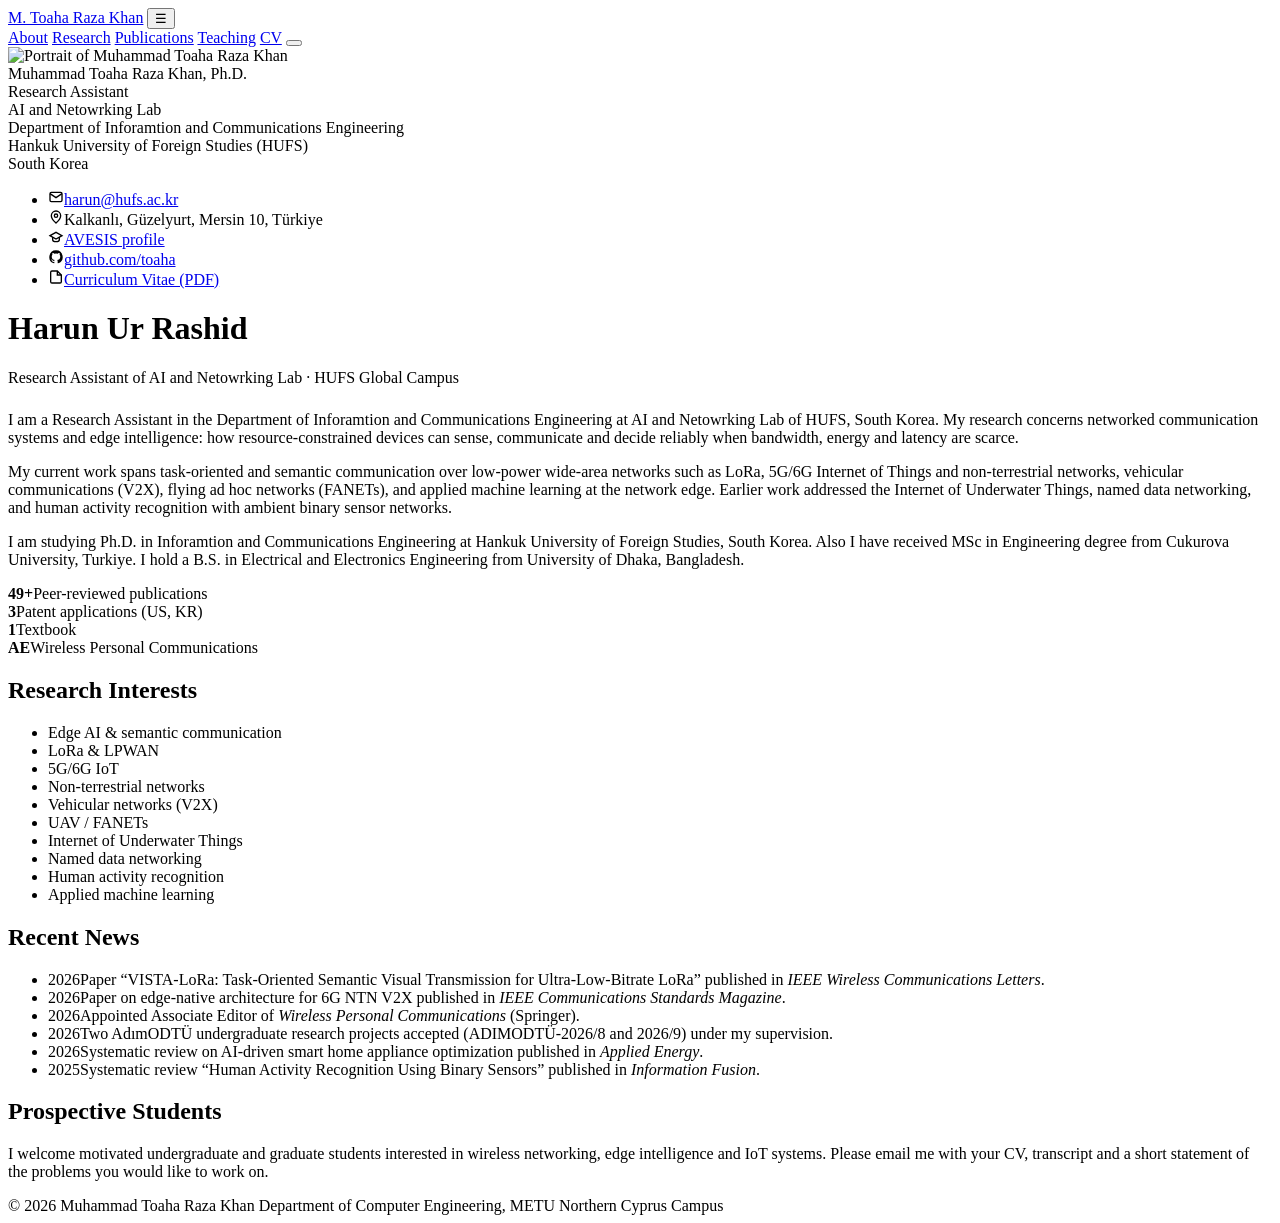
==== index.html @ 8ba3d01b "update index.html" ====
<!DOCTYPE html>
<html lang="en">
<head>
  <meta charset="utf-8">
  <meta name="viewport" content="width=device-width, initial-scale=1">
  <title>Harun Ur Rashid</title>
  <meta name="description" content="Harun Ur Rashid, PhD candidate, Department of Information and Communications Engineering, Hankuk University of Foreign Studies (HUFS), Global Campus. Research in AI, Machine learning in 5G, 6G wireless networks.">
  <meta name="author" content="Harun Ur Rashid">
  <meta property="og:title" content="Harun Ur Rashid">
  <meta property="og:description" content="Harun Ur Rashid,PhD candidate, Department of Information and Communications Engineering, Hankuk University of Foreign Studies (HUFS), Global Campus. Research in AI, Machine learning in 5G, 6G wireless networks.">
  <meta property="og:type" content="website">
  <meta property="og:image" content="assets/img/profile.jpg">
  <link rel="icon" href="assets/img/favicon.svg" type="image/svg+xml">
  <link rel="preconnect" href="https://fonts.googleapis.com">
  <link rel="preconnect" href="https://fonts.gstatic.com" crossorigin>
  <link href="https://fonts.googleapis.com/css2?family=Inter:wght@400;500;600&family=Source+Serif+4:wght@400;600&display=swap" rel="stylesheet">
  <link rel="stylesheet" href="assets/css/style.css">
</head>
<body>
  <header class="site-header">
    <div class="container header-inner">
      <a class="brand" href="index.html">M. Toaha Raza Khan</a>
      <button class="nav-toggle" aria-label="Menu" aria-expanded="false">&#9776;</button>
      <nav class="nav" aria-label="Main">
        <a href="index.html" aria-current="page">About</a>
        <a href="research.html">Research</a>
        <a href="publications.html">Publications</a>
        <a href="teaching.html">Teaching</a>
        <a href="cv.html">CV</a>
        <button class="theme-toggle" aria-label="Toggle dark mode"></button>
      </nav>
    </div>
  </header>
  <main>
    <div class="container">
      <div class="layout">
      <aside class="profile">
        <img src="assets/img/profile.jpg" alt="Portrait of Muhammad Toaha Raza Khan" width="220" height="283">
        <div class="name">Muhammad Toaha Raza Khan, Ph.D.</div>
        <div class="role">Research Assistant<br>AI and Netowrking Lab<br>Department of Inforamtion and Communications Engineering<br>Hankuk University of Foreign Studies (HUFS)<br>South Korea</div>
        <ul>
          <li><svg width="16" height="16" viewBox="0 0 24 24" fill="none" stroke="currentColor" stroke-width="2"><rect x="3" y="5" width="18" height="14" rx="2"/><path d="m3 7 9 6 9-6"/></svg><a href="mailto:harun@hufs.ac.kr">harun@hufs.ac.kr</a></li>
          <li><svg width="16" height="16" viewBox="0 0 24 24" fill="none" stroke="currentColor" stroke-width="2"><path d="M12 21s-7-6.2-7-11a7 7 0 1 1 14 0c0 4.8-7 11-7 11z"/><circle cx="12" cy="10" r="2.5"/></svg><span>Kalkanl&#305;, G&uuml;zelyurt, Mersin 10, T&uuml;rkiye</span></li>
          <li><svg width="16" height="16" viewBox="0 0 24 24" fill="none" stroke="currentColor" stroke-width="2"><path d="M3 10 12 5l9 5-9 5-9-5z"/><path d="M7 12v4c0 1.5 2.2 3 5 3s5-1.5 5-3v-4"/></svg><a href="https://avesis.ncc.metu.edu.tr/khan" rel="noopener">AVESIS profile</a></li>
          <li><svg width="16" height="16" viewBox="0 0 24 24" fill="currentColor"><path d="M12 2a10 10 0 0 0-3.16 19.49c.5.09.68-.22.68-.48v-1.7c-2.78.6-3.37-1.34-3.37-1.34-.45-1.16-1.11-1.47-1.11-1.47-.91-.62.07-.61.07-.61 1 .07 1.53 1.03 1.53 1.03.9 1.52 2.34 1.08 2.91.83.09-.65.35-1.09.63-1.34-2.22-.25-4.55-1.11-4.55-4.94 0-1.09.39-1.98 1.03-2.68-.1-.25-.45-1.27.1-2.65 0 0 .84-.27 2.75 1.02a9.56 9.56 0 0 1 5 0c1.91-1.29 2.75-1.02 2.75-1.02.55 1.38.2 2.4.1 2.65.64.7 1.03 1.59 1.03 2.68 0 3.84-2.34 4.69-4.57 4.93.36.31.68.92.68 1.85v2.75c0 .27.18.58.69.48A10 10 0 0 0 12 2z"/></svg><a href="https://github.com/toaha" rel="noopener">github.com/toaha</a></li>
          <li><svg width="16" height="16" viewBox="0 0 24 24" fill="none" stroke="currentColor" stroke-width="2"><path d="M14 3H6a2 2 0 0 0-2 2v14a2 2 0 0 0 2 2h12a2 2 0 0 0 2-2V9z"/><path d="M14 3v6h6"/></svg><a href="assets/files/Muhammad_Toaha_Khan_CV.pdf">Curriculum Vitae (PDF)</a></li>
          <!-- Add more profiles by copying a line above, e.g.:
          <li><a href="https://scholar.google.com/citations?user=YOUR_ID">Google Scholar</a></li>
          <li><a href="https://orcid.org/0000-0000-0000-0000">ORCID</a></li>
          <li><a href="https://www.linkedin.com/in/YOUR_ID">LinkedIn</a></li> -->
        </ul>
      </aside>
        <div>
          <h1>Harun Ur Rashid</h1>
          <p class="muted" style="margin-bottom:1.5rem">Research Assistant of AI and Netowrking Lab &middot; HUFS Global Campus</p>

          <p class="lead">I am a Research Assistant in the Department of Inforamtion and Communications Engineering at AI and Netowrking Lab of HUFS, South Korea. My research concerns networked communication systems and edge intelligence: how resource-constrained devices can sense, communicate and decide reliably when bandwidth, energy and latency are scarce.</p>
          <p>My current work spans task-oriented and semantic communication over low-power wide-area networks such as LoRa, 5G/6G Internet of Things and non-terrestrial networks, vehicular communications (V2X), flying ad hoc networks (FANETs), and applied machine learning at the network edge. Earlier work addressed the Internet of Underwater Things, named data networking, and human activity recognition with ambient binary sensor networks.</p>
          <p>I am studying Ph.D. in Inforamtion and Communications Engineering at Hankuk University of Foreign Studies, South Korea. Also I have received MSc in Engineering degree from Cukurova University, Turkiye. I hold a B.S. in Electrical and Electronics Engineering from University of Dhaka, Bangladesh.</p>

          <div class="stats">
            <div class="stat"><b>49+</b><span>Peer-reviewed publications</span></div>
            <div class="stat"><b>3</b><span>Patent applications (US, KR)</span></div>
            <div class="stat"><b>1</b><span>Textbook</span></div>
            <div class="stat"><b>AE</b><span>Wireless Personal Communications</span></div>
          </div>

          <h2>Research Interests</h2>
          <ul class="tags">
            <li>Edge AI &amp; semantic communication</li>
            <li>LoRa &amp; LPWAN</li>
            <li>5G/6G IoT</li>
            <li>Non-terrestrial networks</li>
            <li>Vehicular networks (V2X)</li>
            <li>UAV / FANETs</li>
            <li>Internet of Underwater Things</li>
            <li>Named data networking</li>
            <li>Human activity recognition</li>
            <li>Applied machine learning</li>
          </ul>

          <h2>Recent News</h2>
          <ul class="news">
            <li><time>2026</time><span>Paper &ldquo;VISTA-LoRa: Task-Oriented Semantic Visual Transmission for Ultra-Low-Bitrate LoRa&rdquo; published in <em>IEEE Wireless Communications Letters</em>.</span></li>
            <li><time>2026</time><span>Paper on edge-native architecture for 6G NTN V2X published in <em>IEEE Communications Standards Magazine</em>.</span></li>
            <li><time>2026</time><span>Appointed Associate Editor of <em>Wireless Personal Communications</em> (Springer).</span></li>
            <li><time>2026</time><span>Two AdımODTÜ undergraduate research projects accepted (ADIMODTÜ-2026/8 and 2026/9) under my supervision.</span></li>
            <li><time>2026</time><span>Systematic review on AI-driven smart home appliance optimization published in <em>Applied Energy</em>.</span></li>
            <li><time>2025</time><span>Systematic review &ldquo;Human Activity Recognition Using Binary Sensors&rdquo; published in <em>Information Fusion</em>.</span></li>
          </ul>

          <h2>Prospective Students</h2>
          <p>I welcome motivated undergraduate and graduate students interested in wireless networking, edge intelligence and IoT systems. Please email me with your CV, transcript and a short statement of the problems you would like to work on.</p>
        </div>
      </div>
    </div>
  </main>
  <footer class="site-footer">
    <div class="container">
      <span>&copy; 2026 Muhammad Toaha Raza Khan</span>
      <span>Department of Computer Engineering, METU Northern Cyprus Campus</span>
    </div>
  </footer>
  <script src="assets/js/main.js"></script>
</body>
</html>
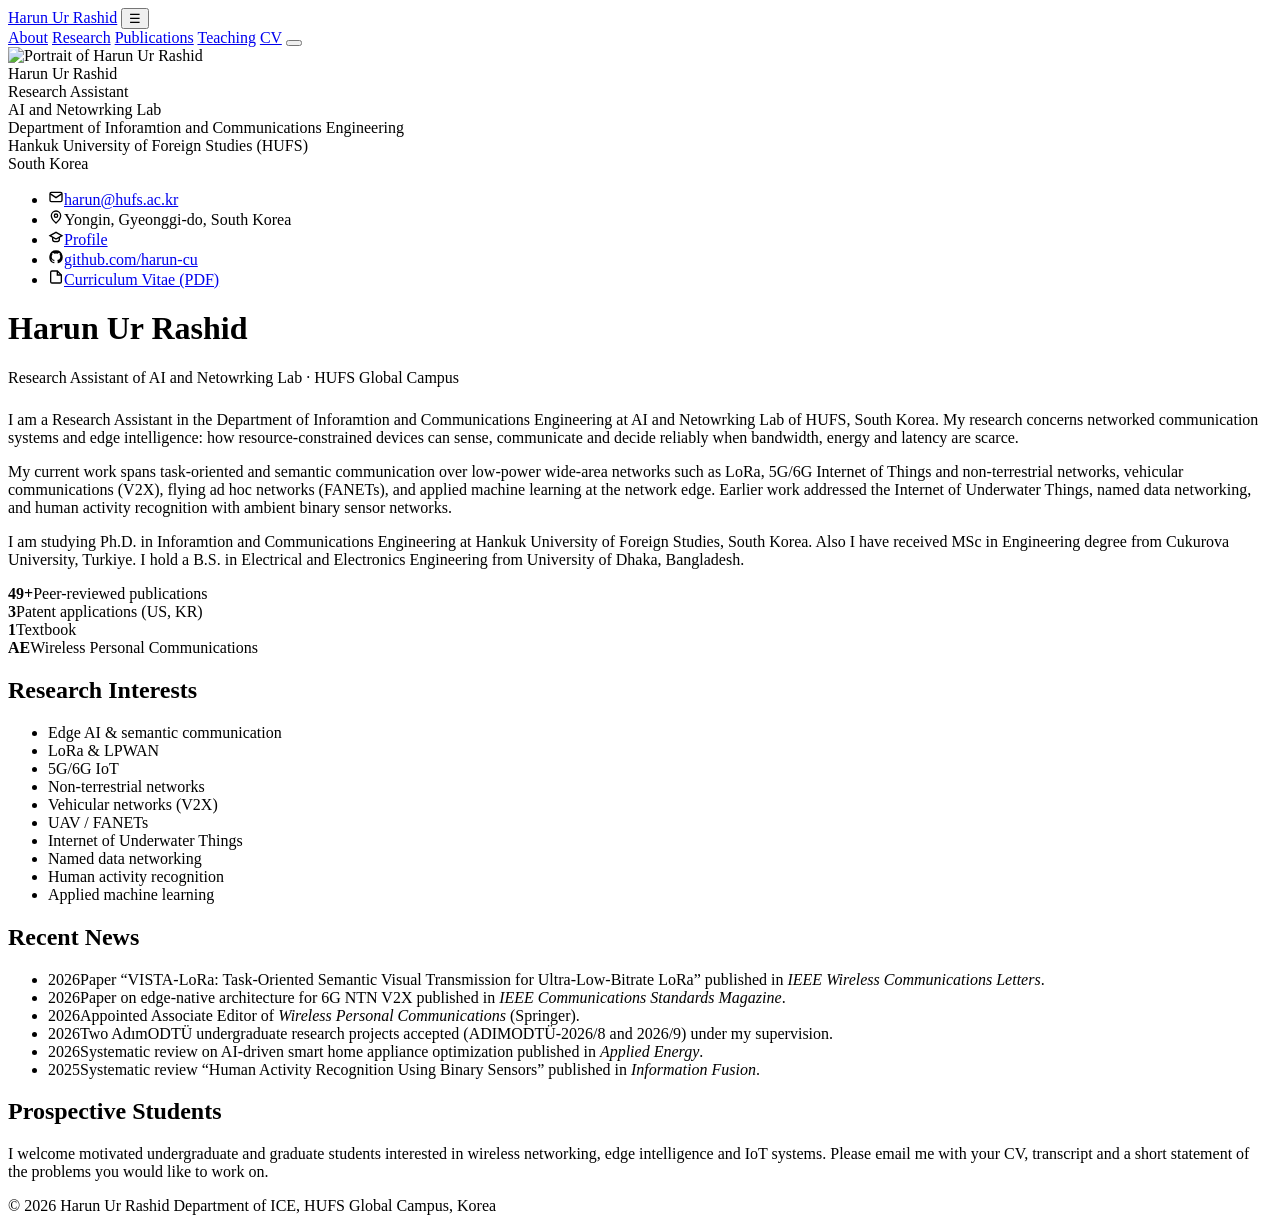
==== commit d99eea87: "Update index.html" ====
--- a/index.html
+++ b/index.html
@@ -19,7 +19,7 @@
 <body>
   <header class="site-header">
     <div class="container header-inner">
-      <a class="brand" href="index.html">M. Toaha Raza Khan</a>
+      <a class="brand" href="index.html">Harun Ur Rashid</a>
       <button class="nav-toggle" aria-label="Menu" aria-expanded="false">&#9776;</button>
       <nav class="nav" aria-label="Main">
         <a href="index.html" aria-current="page">About</a>
@@ -35,15 +35,15 @@
     <div class="container">
       <div class="layout">
       <aside class="profile">
-        <img src="assets/img/profile.jpg" alt="Portrait of Muhammad Toaha Raza Khan" width="220" height="283">
-        <div class="name">Muhammad Toaha Raza Khan, Ph.D.</div>
+        <img src="assets/img/profile.jpg" alt="Portrait of Harun Ur Rashid" width="220" height="283">
+        <div class="name">Harun Ur Rashid</div>
         <div class="role">Research Assistant<br>AI and Netowrking Lab<br>Department of Inforamtion and Communications Engineering<br>Hankuk University of Foreign Studies (HUFS)<br>South Korea</div>
         <ul>
           <li><svg width="16" height="16" viewBox="0 0 24 24" fill="none" stroke="currentColor" stroke-width="2"><rect x="3" y="5" width="18" height="14" rx="2"/><path d="m3 7 9 6 9-6"/></svg><a href="mailto:harun@hufs.ac.kr">harun@hufs.ac.kr</a></li>
-          <li><svg width="16" height="16" viewBox="0 0 24 24" fill="none" stroke="currentColor" stroke-width="2"><path d="M12 21s-7-6.2-7-11a7 7 0 1 1 14 0c0 4.8-7 11-7 11z"/><circle cx="12" cy="10" r="2.5"/></svg><span>Kalkanl&#305;, G&uuml;zelyurt, Mersin 10, T&uuml;rkiye</span></li>
-          <li><svg width="16" height="16" viewBox="0 0 24 24" fill="none" stroke="currentColor" stroke-width="2"><path d="M3 10 12 5l9 5-9 5-9-5z"/><path d="M7 12v4c0 1.5 2.2 3 5 3s5-1.5 5-3v-4"/></svg><a href="https://avesis.ncc.metu.edu.tr/khan" rel="noopener">AVESIS profile</a></li>
-          <li><svg width="16" height="16" viewBox="0 0 24 24" fill="currentColor"><path d="M12 2a10 10 0 0 0-3.16 19.49c.5.09.68-.22.68-.48v-1.7c-2.78.6-3.37-1.34-3.37-1.34-.45-1.16-1.11-1.47-1.11-1.47-.91-.62.07-.61.07-.61 1 .07 1.53 1.03 1.53 1.03.9 1.52 2.34 1.08 2.91.83.09-.65.35-1.09.63-1.34-2.22-.25-4.55-1.11-4.55-4.94 0-1.09.39-1.98 1.03-2.68-.1-.25-.45-1.27.1-2.65 0 0 .84-.27 2.75 1.02a9.56 9.56 0 0 1 5 0c1.91-1.29 2.75-1.02 2.75-1.02.55 1.38.2 2.4.1 2.65.64.7 1.03 1.59 1.03 2.68 0 3.84-2.34 4.69-4.57 4.93.36.31.68.92.68 1.85v2.75c0 .27.18.58.69.48A10 10 0 0 0 12 2z"/></svg><a href="https://github.com/toaha" rel="noopener">github.com/toaha</a></li>
-          <li><svg width="16" height="16" viewBox="0 0 24 24" fill="none" stroke="currentColor" stroke-width="2"><path d="M14 3H6a2 2 0 0 0-2 2v14a2 2 0 0 0 2 2h12a2 2 0 0 0 2-2V9z"/><path d="M14 3v6h6"/></svg><a href="assets/files/Muhammad_Toaha_Khan_CV.pdf">Curriculum Vitae (PDF)</a></li>
+          <li><svg width="16" height="16" viewBox="0 0 24 24" fill="none" stroke="currentColor" stroke-width="2"><path d="M12 21s-7-6.2-7-11a7 7 0 1 1 14 0c0 4.8-7 11-7 11z"/><circle cx="12" cy="10" r="2.5"/></svg><span>Yongin, Gyeonggi-do, South Korea</span></li>
+          <li><svg width="16" height="16" viewBox="0 0 24 24" fill="none" stroke="currentColor" stroke-width="2"><path d="M3 10 12 5l9 5-9 5-9-5z"/><path d="M7 12v4c0 1.5 2.2 3 5 3s5-1.5 5-3v-4"/></svg><a href="http://icnlab.hufs.ac.kr/people.html" rel="noopener">Profile</a></li>
+          <li><svg width="16" height="16" viewBox="0 0 24 24" fill="currentColor"><path d="M12 2a10 10 0 0 0-3.16 19.49c.5.09.68-.22.68-.48v-1.7c-2.78.6-3.37-1.34-3.37-1.34-.45-1.16-1.11-1.47-1.11-1.47-.91-.62.07-.61.07-.61 1 .07 1.53 1.03 1.53 1.03.9 1.52 2.34 1.08 2.91.83.09-.65.35-1.09.63-1.34-2.22-.25-4.55-1.11-4.55-4.94 0-1.09.39-1.98 1.03-2.68-.1-.25-.45-1.27.1-2.65 0 0 .84-.27 2.75 1.02a9.56 9.56 0 0 1 5 0c1.91-1.29 2.75-1.02 2.75-1.02.55 1.38.2 2.4.1 2.65.64.7 1.03 1.59 1.03 2.68 0 3.84-2.34 4.69-4.57 4.93.36.31.68.92.68 1.85v2.75c0 .27.18.58.69.48A10 10 0 0 0 12 2z"/></svg><a href="https://github.com/harun-cu" rel="noopener">github.com/harun-cu</a></li>
+          <li><svg width="16" height="16" viewBox="0 0 24 24" fill="none" stroke="currentColor" stroke-width="2"><path d="M14 3H6a2 2 0 0 0-2 2v14a2 2 0 0 0 2 2h12a2 2 0 0 0 2-2V9z"/><path d="M14 3v6h6"/></svg><a href="assets/files/Harun_ur_Rashid.pdf">Curriculum Vitae (PDF)</a></li>
           <!-- Add more profiles by copying a line above, e.g.:
           <li><a href="https://scholar.google.com/citations?user=YOUR_ID">Google Scholar</a></li>
           <li><a href="https://orcid.org/0000-0000-0000-0000">ORCID</a></li>
@@ -97,8 +97,8 @@
   </main>
   <footer class="site-footer">
     <div class="container">
-      <span>&copy; 2026 Muhammad Toaha Raza Khan</span>
-      <span>Department of Computer Engineering, METU Northern Cyprus Campus</span>
+      <span>&copy; 2026 Harun Ur Rashid</span>
+      <span>Department of ICE, HUFS Global Campus, Korea</span>
     </div>
   </footer>
   <script src="assets/js/main.js"></script>
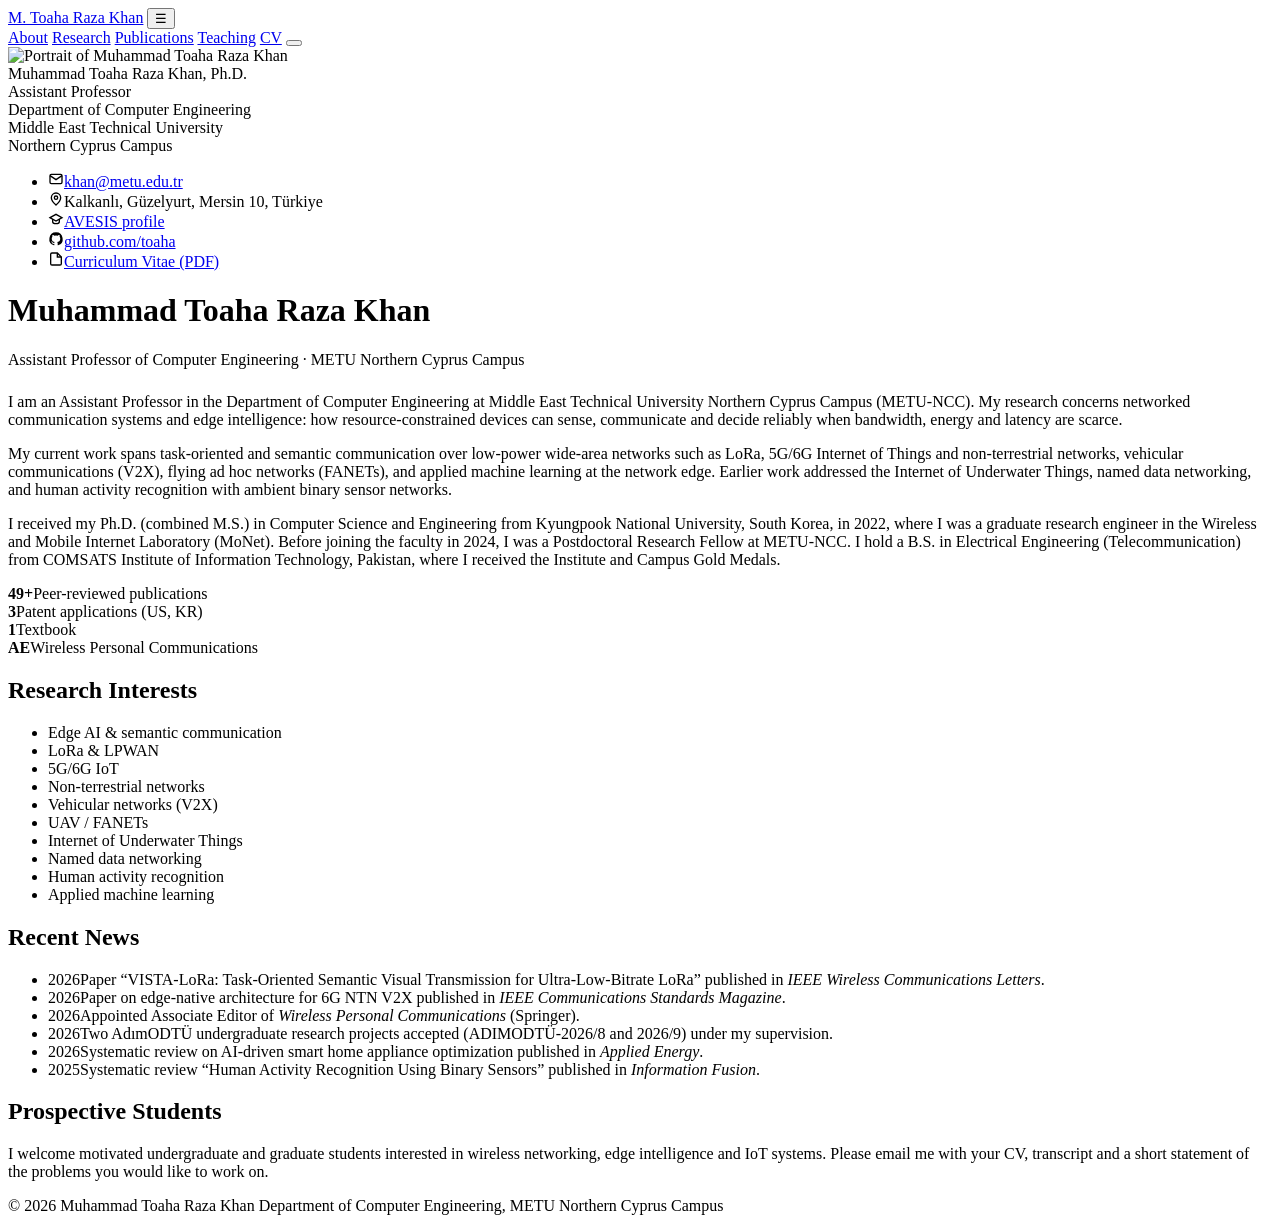
==== commit d01106db: "Add files via upload" ====
--- a/index.html
+++ b/index.html
@@ -3,11 +3,11 @@
 <head>
   <meta charset="utf-8">
   <meta name="viewport" content="width=device-width, initial-scale=1">
-  <title>Harun Ur Rashid</title>
-  <meta name="description" content="Harun Ur Rashid, PhD candidate, Department of Information and Communications Engineering, Hankuk University of Foreign Studies (HUFS), Global Campus. Research in AI, Machine learning in 5G, 6G wireless networks.">
-  <meta name="author" content="Harun Ur Rashid">
-  <meta property="og:title" content="Harun Ur Rashid">
-  <meta property="og:description" content="Harun Ur Rashid,PhD candidate, Department of Information and Communications Engineering, Hankuk University of Foreign Studies (HUFS), Global Campus. Research in AI, Machine learning in 5G, 6G wireless networks.">
+  <title>Muhammad Toaha Raza Khan</title>
+  <meta name="description" content="Muhammad Toaha Raza Khan, Assistant Professor of Computer Engineering at METU Northern Cyprus Campus. Research in edge AI, LoRa, 6G IoT, V2X and UAV networks.">
+  <meta name="author" content="Muhammad Toaha Raza Khan">
+  <meta property="og:title" content="Muhammad Toaha Raza Khan">
+  <meta property="og:description" content="Muhammad Toaha Raza Khan, Assistant Professor of Computer Engineering at METU Northern Cyprus Campus. Research in edge AI, LoRa, 6G IoT, V2X and UAV networks.">
   <meta property="og:type" content="website">
   <meta property="og:image" content="assets/img/profile.jpg">
   <link rel="icon" href="assets/img/favicon.svg" type="image/svg+xml">
@@ -19,7 +19,7 @@
 <body>
   <header class="site-header">
     <div class="container header-inner">
-      <a class="brand" href="index.html">Harun Ur Rashid</a>
+      <a class="brand" href="index.html">M. Toaha Raza Khan</a>
       <button class="nav-toggle" aria-label="Menu" aria-expanded="false">&#9776;</button>
       <nav class="nav" aria-label="Main">
         <a href="index.html" aria-current="page">About</a>
@@ -35,15 +35,15 @@
     <div class="container">
       <div class="layout">
       <aside class="profile">
-        <img src="assets/img/profile.jpg" alt="Portrait of Harun Ur Rashid" width="220" height="283">
-        <div class="name">Harun Ur Rashid</div>
-        <div class="role">Research Assistant<br>AI and Netowrking Lab<br>Department of Inforamtion and Communications Engineering<br>Hankuk University of Foreign Studies (HUFS)<br>South Korea</div>
+        <img src="assets/img/profile.jpg" alt="Portrait of Muhammad Toaha Raza Khan" width="220" height="283">
+        <div class="name">Muhammad Toaha Raza Khan, Ph.D.</div>
+        <div class="role">Assistant Professor<br>Department of Computer Engineering<br>Middle East Technical University<br>Northern Cyprus Campus</div>
         <ul>
-          <li><svg width="16" height="16" viewBox="0 0 24 24" fill="none" stroke="currentColor" stroke-width="2"><rect x="3" y="5" width="18" height="14" rx="2"/><path d="m3 7 9 6 9-6"/></svg><a href="mailto:harun@hufs.ac.kr">harun@hufs.ac.kr</a></li>
-          <li><svg width="16" height="16" viewBox="0 0 24 24" fill="none" stroke="currentColor" stroke-width="2"><path d="M12 21s-7-6.2-7-11a7 7 0 1 1 14 0c0 4.8-7 11-7 11z"/><circle cx="12" cy="10" r="2.5"/></svg><span>Yongin, Gyeonggi-do, South Korea</span></li>
-          <li><svg width="16" height="16" viewBox="0 0 24 24" fill="none" stroke="currentColor" stroke-width="2"><path d="M3 10 12 5l9 5-9 5-9-5z"/><path d="M7 12v4c0 1.5 2.2 3 5 3s5-1.5 5-3v-4"/></svg><a href="http://icnlab.hufs.ac.kr/people.html" rel="noopener">Profile</a></li>
-          <li><svg width="16" height="16" viewBox="0 0 24 24" fill="currentColor"><path d="M12 2a10 10 0 0 0-3.16 19.49c.5.09.68-.22.68-.48v-1.7c-2.78.6-3.37-1.34-3.37-1.34-.45-1.16-1.11-1.47-1.11-1.47-.91-.62.07-.61.07-.61 1 .07 1.53 1.03 1.53 1.03.9 1.52 2.34 1.08 2.91.83.09-.65.35-1.09.63-1.34-2.22-.25-4.55-1.11-4.55-4.94 0-1.09.39-1.98 1.03-2.68-.1-.25-.45-1.27.1-2.65 0 0 .84-.27 2.75 1.02a9.56 9.56 0 0 1 5 0c1.91-1.29 2.75-1.02 2.75-1.02.55 1.38.2 2.4.1 2.65.64.7 1.03 1.59 1.03 2.68 0 3.84-2.34 4.69-4.57 4.93.36.31.68.92.68 1.85v2.75c0 .27.18.58.69.48A10 10 0 0 0 12 2z"/></svg><a href="https://github.com/harun-cu" rel="noopener">github.com/harun-cu</a></li>
-          <li><svg width="16" height="16" viewBox="0 0 24 24" fill="none" stroke="currentColor" stroke-width="2"><path d="M14 3H6a2 2 0 0 0-2 2v14a2 2 0 0 0 2 2h12a2 2 0 0 0 2-2V9z"/><path d="M14 3v6h6"/></svg><a href="assets/files/Harun_ur_Rashid.pdf">Curriculum Vitae (PDF)</a></li>
+          <li><svg width="16" height="16" viewBox="0 0 24 24" fill="none" stroke="currentColor" stroke-width="2"><rect x="3" y="5" width="18" height="14" rx="2"/><path d="m3 7 9 6 9-6"/></svg><a href="mailto:khan@metu.edu.tr">khan@metu.edu.tr</a></li>
+          <li><svg width="16" height="16" viewBox="0 0 24 24" fill="none" stroke="currentColor" stroke-width="2"><path d="M12 21s-7-6.2-7-11a7 7 0 1 1 14 0c0 4.8-7 11-7 11z"/><circle cx="12" cy="10" r="2.5"/></svg><span>Kalkanl&#305;, G&uuml;zelyurt, Mersin 10, T&uuml;rkiye</span></li>
+          <li><svg width="16" height="16" viewBox="0 0 24 24" fill="none" stroke="currentColor" stroke-width="2"><path d="M3 10 12 5l9 5-9 5-9-5z"/><path d="M7 12v4c0 1.5 2.2 3 5 3s5-1.5 5-3v-4"/></svg><a href="https://avesis.ncc.metu.edu.tr/khan" rel="noopener">AVESIS profile</a></li>
+          <li><svg width="16" height="16" viewBox="0 0 24 24" fill="currentColor"><path d="M12 2a10 10 0 0 0-3.16 19.49c.5.09.68-.22.68-.48v-1.7c-2.78.6-3.37-1.34-3.37-1.34-.45-1.16-1.11-1.47-1.11-1.47-.91-.62.07-.61.07-.61 1 .07 1.53 1.03 1.53 1.03.9 1.52 2.34 1.08 2.91.83.09-.65.35-1.09.63-1.34-2.22-.25-4.55-1.11-4.55-4.94 0-1.09.39-1.98 1.03-2.68-.1-.25-.45-1.27.1-2.65 0 0 .84-.27 2.75 1.02a9.56 9.56 0 0 1 5 0c1.91-1.29 2.75-1.02 2.75-1.02.55 1.38.2 2.4.1 2.65.64.7 1.03 1.59 1.03 2.68 0 3.84-2.34 4.69-4.57 4.93.36.31.68.92.68 1.85v2.75c0 .27.18.58.69.48A10 10 0 0 0 12 2z"/></svg><a href="https://github.com/toaha" rel="noopener">github.com/toaha</a></li>
+          <li><svg width="16" height="16" viewBox="0 0 24 24" fill="none" stroke="currentColor" stroke-width="2"><path d="M14 3H6a2 2 0 0 0-2 2v14a2 2 0 0 0 2 2h12a2 2 0 0 0 2-2V9z"/><path d="M14 3v6h6"/></svg><a href="assets/files/Muhammad_Toaha_Khan_CV.pdf">Curriculum Vitae (PDF)</a></li>
           <!-- Add more profiles by copying a line above, e.g.:
           <li><a href="https://scholar.google.com/citations?user=YOUR_ID">Google Scholar</a></li>
           <li><a href="https://orcid.org/0000-0000-0000-0000">ORCID</a></li>
@@ -51,12 +51,12 @@
         </ul>
       </aside>
         <div>
-          <h1>Harun Ur Rashid</h1>
-          <p class="muted" style="margin-bottom:1.5rem">Research Assistant of AI and Netowrking Lab &middot; HUFS Global Campus</p>
+          <h1>Muhammad Toaha Raza Khan</h1>
+          <p class="muted" style="margin-bottom:1.5rem">Assistant Professor of Computer Engineering &middot; METU Northern Cyprus Campus</p>
 
-          <p class="lead">I am a Research Assistant in the Department of Inforamtion and Communications Engineering at AI and Netowrking Lab of HUFS, South Korea. My research concerns networked communication systems and edge intelligence: how resource-constrained devices can sense, communicate and decide reliably when bandwidth, energy and latency are scarce.</p>
+          <p class="lead">I am an Assistant Professor in the Department of Computer Engineering at Middle East Technical University Northern Cyprus Campus (METU-NCC). My research concerns networked communication systems and edge intelligence: how resource-constrained devices can sense, communicate and decide reliably when bandwidth, energy and latency are scarce.</p>
           <p>My current work spans task-oriented and semantic communication over low-power wide-area networks such as LoRa, 5G/6G Internet of Things and non-terrestrial networks, vehicular communications (V2X), flying ad hoc networks (FANETs), and applied machine learning at the network edge. Earlier work addressed the Internet of Underwater Things, named data networking, and human activity recognition with ambient binary sensor networks.</p>
-          <p>I am studying Ph.D. in Inforamtion and Communications Engineering at Hankuk University of Foreign Studies, South Korea. Also I have received MSc in Engineering degree from Cukurova University, Turkiye. I hold a B.S. in Electrical and Electronics Engineering from University of Dhaka, Bangladesh.</p>
+          <p>I received my Ph.D. (combined M.S.) in Computer Science and Engineering from Kyungpook National University, South Korea, in 2022, where I was a graduate research engineer in the Wireless and Mobile Internet Laboratory (MoNet). Before joining the faculty in 2024, I was a Postdoctoral Research Fellow at METU-NCC. I hold a B.S. in Electrical Engineering (Telecommunication) from COMSATS Institute of Information Technology, Pakistan, where I received the Institute and Campus Gold Medals.</p>
 
           <div class="stats">
             <div class="stat"><b>49+</b><span>Peer-reviewed publications</span></div>
@@ -97,8 +97,8 @@
   </main>
   <footer class="site-footer">
     <div class="container">
-      <span>&copy; 2026 Harun Ur Rashid</span>
-      <span>Department of ICE, HUFS Global Campus, Korea</span>
+      <span>&copy; 2026 Muhammad Toaha Raza Khan</span>
+      <span>Department of Computer Engineering, METU Northern Cyprus Campus</span>
     </div>
   </footer>
   <script src="assets/js/main.js"></script>
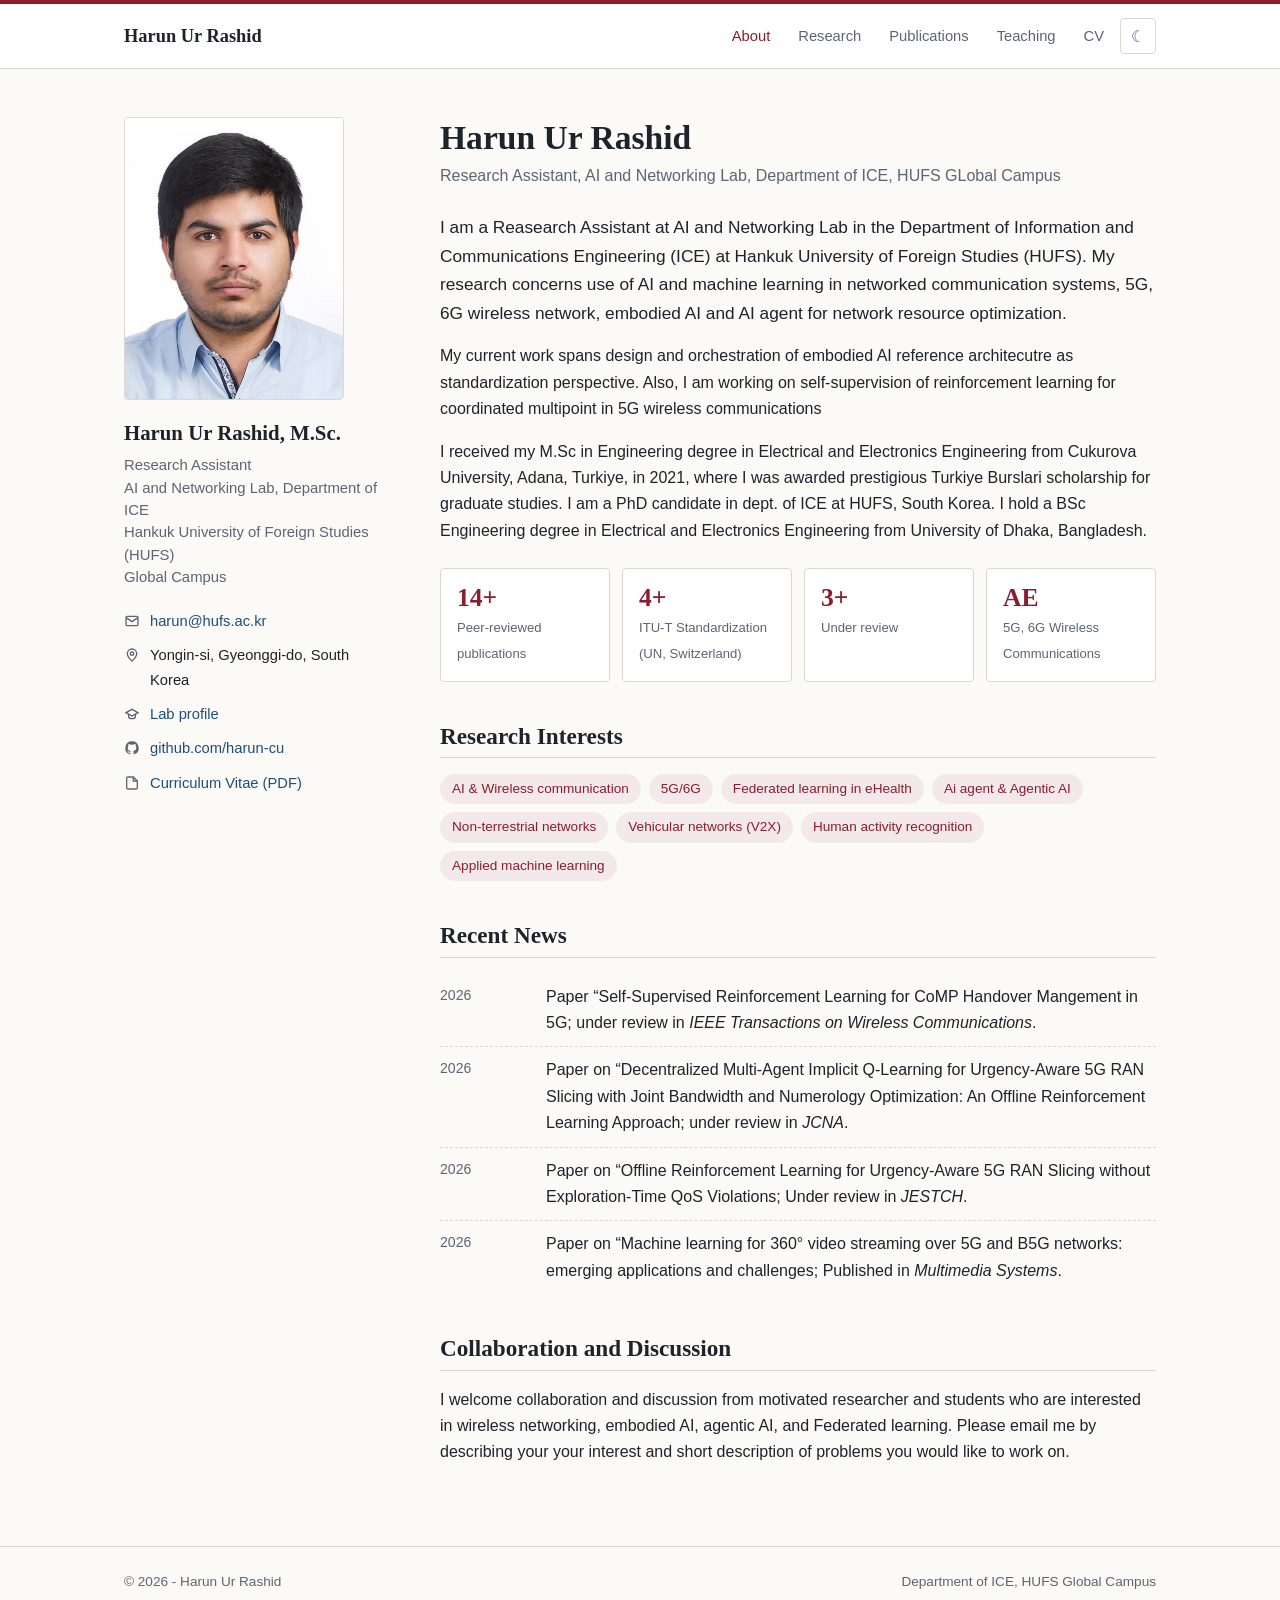
==== commit b1901c08: "Update index.html" ====
--- a/index.html
+++ b/index.html
@@ -3,11 +3,11 @@
 <head>
   <meta charset="utf-8">
   <meta name="viewport" content="width=device-width, initial-scale=1">
-  <title>Muhammad Toaha Raza Khan</title>
-  <meta name="description" content="Muhammad Toaha Raza Khan, Assistant Professor of Computer Engineering at METU Northern Cyprus Campus. Research in edge AI, LoRa, 6G IoT, V2X and UAV networks.">
-  <meta name="author" content="Muhammad Toaha Raza Khan">
-  <meta property="og:title" content="Muhammad Toaha Raza Khan">
-  <meta property="og:description" content="Muhammad Toaha Raza Khan, Assistant Professor of Computer Engineering at METU Northern Cyprus Campus. Research in edge AI, LoRa, 6G IoT, V2X and UAV networks.">
+  <title>Harun Ur Rashid</title>
+  <meta name="description" content="Harun Ur Rashid, Research Assistant, Information and Communications Engineering at HUFS Global Campus. Research in edge AI, Machine learning in 5G, 6G wireless networks.">
+  <meta name="author" content="Harun Ur Rashid">
+  <meta property="og:title" content="Harun Ur Rashid">
+  <meta property="og:description" content="Harun Ur Rashid, Research Assistant, Information and Communications Engineering at HUFS Global Campus. Research in edge AI, Machine learning in 5G, 6G wireless networks.">
   <meta property="og:type" content="website">
   <meta property="og:image" content="assets/img/profile.jpg">
   <link rel="icon" href="assets/img/favicon.svg" type="image/svg+xml">
@@ -19,7 +19,7 @@
 <body>
   <header class="site-header">
     <div class="container header-inner">
-      <a class="brand" href="index.html">M. Toaha Raza Khan</a>
+      <a class="brand" href="index.html">Harun Ur Rashid</a>
       <button class="nav-toggle" aria-label="Menu" aria-expanded="false">&#9776;</button>
       <nav class="nav" aria-label="Main">
         <a href="index.html" aria-current="page">About</a>
@@ -35,15 +35,15 @@
     <div class="container">
       <div class="layout">
       <aside class="profile">
-        <img src="assets/img/profile.jpg" alt="Portrait of Muhammad Toaha Raza Khan" width="220" height="283">
-        <div class="name">Muhammad Toaha Raza Khan, Ph.D.</div>
-        <div class="role">Assistant Professor<br>Department of Computer Engineering<br>Middle East Technical University<br>Northern Cyprus Campus</div>
+        <img src="assets/img/profile.jpg" alt="Portrait of Harun Ur Rashid" width="220" height="283">
+        <div class="name">Harun Ur Rashid, M.Sc.</div>
+        <div class="role">Research Assistant<br>AI and Networking Lab, Department of ICE<br>Hankuk University of Foreign Studies (HUFS)<br>Global Campus</div>
         <ul>
-          <li><svg width="16" height="16" viewBox="0 0 24 24" fill="none" stroke="currentColor" stroke-width="2"><rect x="3" y="5" width="18" height="14" rx="2"/><path d="m3 7 9 6 9-6"/></svg><a href="mailto:khan@metu.edu.tr">khan@metu.edu.tr</a></li>
-          <li><svg width="16" height="16" viewBox="0 0 24 24" fill="none" stroke="currentColor" stroke-width="2"><path d="M12 21s-7-6.2-7-11a7 7 0 1 1 14 0c0 4.8-7 11-7 11z"/><circle cx="12" cy="10" r="2.5"/></svg><span>Kalkanl&#305;, G&uuml;zelyurt, Mersin 10, T&uuml;rkiye</span></li>
-          <li><svg width="16" height="16" viewBox="0 0 24 24" fill="none" stroke="currentColor" stroke-width="2"><path d="M3 10 12 5l9 5-9 5-9-5z"/><path d="M7 12v4c0 1.5 2.2 3 5 3s5-1.5 5-3v-4"/></svg><a href="https://avesis.ncc.metu.edu.tr/khan" rel="noopener">AVESIS profile</a></li>
-          <li><svg width="16" height="16" viewBox="0 0 24 24" fill="currentColor"><path d="M12 2a10 10 0 0 0-3.16 19.49c.5.09.68-.22.68-.48v-1.7c-2.78.6-3.37-1.34-3.37-1.34-.45-1.16-1.11-1.47-1.11-1.47-.91-.62.07-.61.07-.61 1 .07 1.53 1.03 1.53 1.03.9 1.52 2.34 1.08 2.91.83.09-.65.35-1.09.63-1.34-2.22-.25-4.55-1.11-4.55-4.94 0-1.09.39-1.98 1.03-2.68-.1-.25-.45-1.27.1-2.65 0 0 .84-.27 2.75 1.02a9.56 9.56 0 0 1 5 0c1.91-1.29 2.75-1.02 2.75-1.02.55 1.38.2 2.4.1 2.65.64.7 1.03 1.59 1.03 2.68 0 3.84-2.34 4.69-4.57 4.93.36.31.68.92.68 1.85v2.75c0 .27.18.58.69.48A10 10 0 0 0 12 2z"/></svg><a href="https://github.com/toaha" rel="noopener">github.com/toaha</a></li>
-          <li><svg width="16" height="16" viewBox="0 0 24 24" fill="none" stroke="currentColor" stroke-width="2"><path d="M14 3H6a2 2 0 0 0-2 2v14a2 2 0 0 0 2 2h12a2 2 0 0 0 2-2V9z"/><path d="M14 3v6h6"/></svg><a href="assets/files/Muhammad_Toaha_Khan_CV.pdf">Curriculum Vitae (PDF)</a></li>
+          <li><svg width="16" height="16" viewBox="0 0 24 24" fill="none" stroke="currentColor" stroke-width="2"><rect x="3" y="5" width="18" height="14" rx="2"/><path d="m3 7 9 6 9-6"/></svg><a href="mailto:haurn@hufs.ac.kr">harun@hufs.ac.kr</a></li>
+          <li><svg width="16" height="16" viewBox="0 0 24 24" fill="none" stroke="currentColor" stroke-width="2"><path d="M12 21s-7-6.2-7-11a7 7 0 1 1 14 0c0 4.8-7 11-7 11z"/><circle cx="12" cy="10" r="2.5"/></svg><span>Yongin-si, Gyeonggi-do, South Korea</span></li>
+          <li><svg width="16" height="16" viewBox="0 0 24 24" fill="none" stroke="currentColor" stroke-width="2"><path d="M3 10 12 5l9 5-9 5-9-5z"/><path d="M7 12v4c0 1.5 2.2 3 5 3s5-1.5 5-3v-4"/></svg><a href="http://icnlab.hufs.ac.kr/people.html" rel="noopener">Lab profile</a></li>
+          <li><svg width="16" height="16" viewBox="0 0 24 24" fill="currentColor"><path d="M12 2a10 10 0 0 0-3.16 19.49c.5.09.68-.22.68-.48v-1.7c-2.78.6-3.37-1.34-3.37-1.34-.45-1.16-1.11-1.47-1.11-1.47-.91-.62.07-.61.07-.61 1 .07 1.53 1.03 1.53 1.03.9 1.52 2.34 1.08 2.91.83.09-.65.35-1.09.63-1.34-2.22-.25-4.55-1.11-4.55-4.94 0-1.09.39-1.98 1.03-2.68-.1-.25-.45-1.27.1-2.65 0 0 .84-.27 2.75 1.02a9.56 9.56 0 0 1 5 0c1.91-1.29 2.75-1.02 2.75-1.02.55 1.38.2 2.4.1 2.65.64.7 1.03 1.59 1.03 2.68 0 3.84-2.34 4.69-4.57 4.93.36.31.68.92.68 1.85v2.75c0 .27.18.58.69.48A10 10 0 0 0 12 2z"/></svg><a href="https://github.com/harun-cu" rel="noopener">github.com/harun-cu</a></li>
+          <li><svg width="16" height="16" viewBox="0 0 24 24" fill="none" stroke="currentColor" stroke-width="2"><path d="M14 3H6a2 2 0 0 0-2 2v14a2 2 0 0 0 2 2h12a2 2 0 0 0 2-2V9z"/><path d="M14 3v6h6"/></svg><a href="assets/files/Harunur_Rashid_CV.pdf">Curriculum Vitae (PDF)</a></li>
           <!-- Add more profiles by copying a line above, e.g.:
           <li><a href="https://scholar.google.com/citations?user=YOUR_ID">Google Scholar</a></li>
           <li><a href="https://orcid.org/0000-0000-0000-0000">ORCID</a></li>
@@ -51,54 +51,50 @@
         </ul>
       </aside>
         <div>
-          <h1>Muhammad Toaha Raza Khan</h1>
-          <p class="muted" style="margin-bottom:1.5rem">Assistant Professor of Computer Engineering &middot; METU Northern Cyprus Campus</p>
+          <h1>Harun Ur Rashid</h1>
+          <p class="muted" style="margin-bottom:1.5rem">Research Assistant, AI and Networking Lab, Department of ICE, HUFS GLobal Campus</p>
 
-          <p class="lead">I am an Assistant Professor in the Department of Computer Engineering at Middle East Technical University Northern Cyprus Campus (METU-NCC). My research concerns networked communication systems and edge intelligence: how resource-constrained devices can sense, communicate and decide reliably when bandwidth, energy and latency are scarce.</p>
-          <p>My current work spans task-oriented and semantic communication over low-power wide-area networks such as LoRa, 5G/6G Internet of Things and non-terrestrial networks, vehicular communications (V2X), flying ad hoc networks (FANETs), and applied machine learning at the network edge. Earlier work addressed the Internet of Underwater Things, named data networking, and human activity recognition with ambient binary sensor networks.</p>
-          <p>I received my Ph.D. (combined M.S.) in Computer Science and Engineering from Kyungpook National University, South Korea, in 2022, where I was a graduate research engineer in the Wireless and Mobile Internet Laboratory (MoNet). Before joining the faculty in 2024, I was a Postdoctoral Research Fellow at METU-NCC. I hold a B.S. in Electrical Engineering (Telecommunication) from COMSATS Institute of Information Technology, Pakistan, where I received the Institute and Campus Gold Medals.</p>
+          <p class="lead">I am a Reasearch Assistant at AI and Networking Lab in the Department of Information and Communications Engineering (ICE) at Hankuk University of Foreign Studies (HUFS). My research concerns use of AI and machine learning in networked communication systems, 5G, 6G wireless network, embodied AI and AI agent for network resource optimization.</p>
+          <p>My current work spans design and orchestration of embodied AI reference architecutre as standardization perspective. Also, I am working on self-supervision of reinforcement learning for coordinated multipoint in 5G wireless communications</p>
+          <p>I received my M.Sc in Engineering degree in Electrical and Electronics Engineering from Cukurova University, Adana, Turkiye, in 2021, where I was awarded prestigious Turkiye Burslari scholarship for graduate studies. I am a PhD candidate in dept. of ICE at HUFS, South Korea. I hold a BSc Engineering degree in Electrical and Electronics Engineering from University of Dhaka, Bangladesh.</p>
 
           <div class="stats">
-            <div class="stat"><b>49+</b><span>Peer-reviewed publications</span></div>
-            <div class="stat"><b>3</b><span>Patent applications (US, KR)</span></div>
-            <div class="stat"><b>1</b><span>Textbook</span></div>
-            <div class="stat"><b>AE</b><span>Wireless Personal Communications</span></div>
+            <div class="stat"><b>14+</b><span>Peer-reviewed publications</span></div>
+            <div class="stat"><b>4+</b><span>ITU-T Standardization (UN, Switzerland)</span></div>
+            <div class="stat"><b>3+</b><span>Under review</span></div>
+            <div class="stat"><b>AE</b><span>5G, 6G Wireless Communications</span></div>
           </div>
 
           <h2>Research Interests</h2>
           <ul class="tags">
-            <li>Edge AI &amp; semantic communication</li>
-            <li>LoRa &amp; LPWAN</li>
-            <li>5G/6G IoT</li>
+            <li>AI &amp; Wireless communication</li>
+            <li>5G/6G</li>
+            <li>Federated learning in eHealth</li>
+            <li>Ai agent &amp; Agentic AI</li>
             <li>Non-terrestrial networks</li>
             <li>Vehicular networks (V2X)</li>
-            <li>UAV / FANETs</li>
-            <li>Internet of Underwater Things</li>
-            <li>Named data networking</li>
             <li>Human activity recognition</li>
             <li>Applied machine learning</li>
           </ul>
 
           <h2>Recent News</h2>
           <ul class="news">
-            <li><time>2026</time><span>Paper &ldquo;VISTA-LoRa: Task-Oriented Semantic Visual Transmission for Ultra-Low-Bitrate LoRa&rdquo; published in <em>IEEE Wireless Communications Letters</em>.</span></li>
-            <li><time>2026</time><span>Paper on edge-native architecture for 6G NTN V2X published in <em>IEEE Communications Standards Magazine</em>.</span></li>
-            <li><time>2026</time><span>Appointed Associate Editor of <em>Wireless Personal Communications</em> (Springer).</span></li>
-            <li><time>2026</time><span>Two AdımODTÜ undergraduate research projects accepted (ADIMODTÜ-2026/8 and 2026/9) under my supervision.</span></li>
-            <li><time>2026</time><span>Systematic review on AI-driven smart home appliance optimization published in <em>Applied Energy</em>.</span></li>
-            <li><time>2025</time><span>Systematic review &ldquo;Human Activity Recognition Using Binary Sensors&rdquo; published in <em>Information Fusion</em>.</span></li>
+            <li><time>2026</time><span>Paper &ldquo;Self-Supervised Reinforcement Learning for CoMP Handover Mangement in 5G; under review in <em>IEEE Transactions on Wireless Communications</em>.</span></li>
+            <li><time>2026</time><span>Paper on &ldquo;Decentralized Multi-Agent Implicit Q-Learning for Urgency-Aware 5G RAN Slicing with Joint Bandwidth and Numerology Optimization: An Offline Reinforcement Learning Approach; under review in <em>JCNA</em>.</span></li>
+            <li><time>2026</time><span>Paper on &ldquo;Offline Reinforcement Learning for Urgency-Aware 5G RAN Slicing without Exploration-Time QoS Violations; Under review in <em>JESTCH</em>.</span></li>
+            <li><time>2026</time><span>Paper on &ldquo;Machine learning for 360° video streaming over 5G and B5G networks: emerging applications and challenges; Published in <em>Multimedia Systems</em>.</span></li>
           </ul>
 
-          <h2>Prospective Students</h2>
-          <p>I welcome motivated undergraduate and graduate students interested in wireless networking, edge intelligence and IoT systems. Please email me with your CV, transcript and a short statement of the problems you would like to work on.</p>
+          <h2>Collaboration and Discussion</h2>
+          <p>I welcome collaboration and discussion from motivated researcher and students who are interested in wireless networking, embodied AI, agentic AI, and Federated learning. Please email me by describing your your interest and short description of problems you would like to work on.</p>
         </div>
       </div>
     </div>
   </main>
   <footer class="site-footer">
     <div class="container">
-      <span>&copy; 2026 Muhammad Toaha Raza Khan</span>
-      <span>Department of Computer Engineering, METU Northern Cyprus Campus</span>
+      <span>&copy; 2026 - Harun Ur Rashid</span>
+      <span>Department of ICE, HUFS Global Campus</span>
     </div>
   </footer>
   <script src="assets/js/main.js"></script>
--- a/assets/css/style.css
+++ b/assets/css/style.css
@@ -0,0 +1,227 @@
+/* ==========================================================================
+   Academic personal website — Muhammad Toaha Raza Khan
+   Plain CSS, no build step. Colours are defined once as tokens below.
+   ========================================================================== */
+
+:root {
+  --bg: #fbfaf7;
+  --surface: #ffffff;
+  --text: #1d232b;
+  --muted: #5b6573;
+  --rule: #dcd8cf;
+  --accent: #8c1d2c;        /* deep academic crimson */
+  --accent-soft: #f4e9ea;
+  --link: #1f4e79;
+  --header-bg: #ffffff;
+  --serif: "Source Serif 4", "Georgia", "Times New Roman", serif;
+  --sans: "Inter", -apple-system, "Segoe UI", Roboto, "Helvetica Neue", Arial, sans-serif;
+  --maxw: 1080px;
+}
+
+@media (prefers-color-scheme: dark) {
+  :root:not([data-theme="light"]) {
+    --bg: #14171c;
+    --surface: #1b1f26;
+    --text: #e4e6ea;
+    --muted: #a0a8b4;
+    --rule: #2e343d;
+    --accent: #e07a86;
+    --accent-soft: #2c1d21;
+    --link: #8cb8e6;
+    --header-bg: #1b1f26;
+  }
+}
+:root[data-theme="dark"] {
+  --bg: #14171c;
+  --surface: #1b1f26;
+  --text: #e4e6ea;
+  --muted: #a0a8b4;
+  --rule: #2e343d;
+  --accent: #e07a86;
+  --accent-soft: #2c1d21;
+  --link: #8cb8e6;
+  --header-bg: #1b1f26;
+}
+
+* { box-sizing: border-box; }
+html { scroll-behavior: smooth; -webkit-text-size-adjust: 100%; }
+body {
+  margin: 0;
+  background: var(--bg);
+  color: var(--text);
+  font-family: var(--sans);
+  font-size: 16px;
+  line-height: 1.65;
+}
+img { max-width: 100%; display: block; }
+a { color: var(--link); text-decoration: none; }
+a:hover { text-decoration: underline; }
+h1, h2, h3 { font-family: var(--serif); font-weight: 600; line-height: 1.25; color: var(--text); }
+h1 { font-size: 2.1rem; margin: 0 0 .25rem; }
+h2 {
+  font-size: 1.45rem;
+  margin: 2.5rem 0 1rem;
+  padding-bottom: .4rem;
+  border-bottom: 1px solid var(--rule);
+}
+h2:first-child { margin-top: 0; }
+h3 { font-size: 1.1rem; margin: 1.6rem 0 .5rem; }
+p { margin: 0 0 1rem; }
+.muted { color: var(--muted); }
+.container { max-width: var(--maxw); margin: 0 auto; padding: 0 24px; }
+
+/* ---------- Header ---------- */
+.site-header {
+  background: var(--header-bg);
+  border-top: 4px solid var(--accent);
+  border-bottom: 1px solid var(--rule);
+  position: sticky; top: 0; z-index: 10;
+}
+.header-inner {
+  display: flex; align-items: center; justify-content: space-between;
+  gap: 16px; min-height: 64px;
+}
+.brand { font-family: var(--serif); font-size: 1.15rem; font-weight: 600; color: var(--text); }
+.brand:hover { text-decoration: none; color: var(--accent); }
+.nav { display: flex; align-items: center; gap: 4px; }
+.nav a {
+  color: var(--muted); font-size: .92rem; font-weight: 500;
+  padding: 8px 12px; border-radius: 4px;
+}
+.nav a:hover { color: var(--text); background: var(--accent-soft); text-decoration: none; }
+.nav a[aria-current="page"] { color: var(--accent); }
+.theme-toggle, .nav-toggle {
+  background: none; border: 1px solid var(--rule); color: var(--muted);
+  border-radius: 4px; width: 36px; height: 36px; cursor: pointer; font-size: 1rem;
+  display: inline-flex; align-items: center; justify-content: center;
+}
+.theme-toggle:hover, .nav-toggle:hover { color: var(--text); }
+.nav-toggle { display: none; }
+
+@media (max-width: 820px) {
+  .nav-toggle { display: inline-flex; }
+  .nav {
+    display: none; position: absolute; left: 0; right: 0; top: 100%;
+    flex-direction: column; align-items: stretch;
+    background: var(--header-bg); border-bottom: 1px solid var(--rule);
+    padding: 8px 16px 16px;
+  }
+  .nav.open { display: flex; }
+  .nav a { padding: 10px 8px; }
+  .theme-toggle { align-self: flex-start; margin-top: 6px; }
+}
+
+/* ---------- Layout ---------- */
+main { padding: 48px 0 64px; }
+.layout { display: grid; grid-template-columns: 260px 1fr; gap: 56px; }
+@media (max-width: 820px) {
+  main { padding: 32px 0 48px; }
+  .container { padding: 0 16px; }
+  .layout { grid-template-columns: 1fr; gap: 32px; }
+}
+
+/* ---------- Profile sidebar ---------- */
+.profile { position: sticky; top: 96px; align-self: start; }
+.profile img {
+  width: 100%; max-width: 220px; aspect-ratio: 413 / 531; object-fit: cover;
+  border-radius: 4px; border: 1px solid var(--rule);
+}
+.profile .name { font-family: var(--serif); font-size: 1.3rem; font-weight: 600; margin: 16px 0 4px; }
+.profile .role { color: var(--muted); font-size: .93rem; line-height: 1.5; margin-bottom: 16px; }
+.profile ul { list-style: none; padding: 0; margin: 0; font-size: .92rem; }
+.profile li { display: flex; gap: 10px; align-items: flex-start; padding: 5px 0; }
+.profile li svg { flex: 0 0 16px; margin-top: 4px; color: var(--muted); }
+.profile li a { word-break: break-word; }
+@media (max-width: 820px) {
+  .profile { position: static; display: grid; grid-template-columns: 120px 1fr; gap: 0 20px; }
+  .profile img { grid-row: span 3; }
+  .profile .name { margin-top: 0; }
+  .profile ul { grid-column: 1 / -1; margin-top: 16px; }
+}
+
+/* ---------- Content blocks ---------- */
+.lead { font-size: 1.08rem; }
+.tags { display: flex; flex-wrap: wrap; gap: 8px; margin: 0 0 1rem; padding: 0; list-style: none; }
+.tags li {
+  font-size: .85rem; padding: 4px 12px; border-radius: 999px;
+  background: var(--accent-soft); color: var(--accent); font-weight: 500;
+}
+.stats { display: grid; grid-template-columns: repeat(4, 1fr); gap: 12px; margin: 1.5rem 0; }
+.stat { border: 1px solid var(--rule); background: var(--surface); padding: 14px 16px; border-radius: 4px; }
+.stat b { display: block; font-family: var(--serif); font-size: 1.6rem; color: var(--accent); line-height: 1.2; }
+.stat span { font-size: .82rem; color: var(--muted); }
+@media (max-width: 560px) { .stats { grid-template-columns: repeat(2, 1fr); } }
+
+.news { list-style: none; padding: 0; margin: 0; }
+.news li { display: grid; grid-template-columns: 90px 1fr; gap: 16px; padding: 10px 0; border-bottom: 1px dashed var(--rule); }
+.news li:last-child { border-bottom: 0; }
+.news time { color: var(--muted); font-size: .88rem; font-variant-numeric: tabular-nums; }
+
+/* Timeline / CV entries */
+.entries { list-style: none; padding: 0; margin: 0; }
+.entry { display: grid; grid-template-columns: 130px 1fr; gap: 20px; padding: 12px 0; border-bottom: 1px solid var(--rule); }
+.entry:last-child { border-bottom: 0; }
+.entry .when { color: var(--muted); font-size: .9rem; font-variant-numeric: tabular-nums; padding-top: 1px; }
+.entry .what b { font-weight: 600; }
+.entry .what p, .entry .what ul { margin: 4px 0 0; color: var(--muted); font-size: .94rem; }
+.entry .what ul { padding-left: 18px; }
+@media (max-width: 560px) { .entry { grid-template-columns: 1fr; gap: 2px; } }
+
+/* ---------- Publications ---------- */
+.pub-tools { display: flex; flex-wrap: wrap; gap: 10px; align-items: center; margin-bottom: 1.5rem; }
+.pub-tools input[type="search"] {
+  flex: 1 1 240px; padding: 9px 12px; font: inherit; font-size: .93rem;
+  border: 1px solid var(--rule); border-radius: 4px; background: var(--surface); color: var(--text);
+}
+.pub-tools input[type="search"]:focus { outline: 2px solid var(--accent); outline-offset: -1px; }
+.filter { display: inline-flex; border: 1px solid var(--rule); border-radius: 4px; overflow: hidden; }
+.filter button {
+  font: inherit; font-size: .88rem; padding: 8px 14px; border: 0; cursor: pointer;
+  background: var(--surface); color: var(--muted);
+}
+.filter button + button { border-left: 1px solid var(--rule); }
+.filter button[aria-pressed="true"] { background: var(--accent); color: #fff; }
+.pub-count { font-size: .88rem; color: var(--muted); }
+
+.year-group h3 { font-family: var(--sans); font-size: .95rem; color: var(--accent); letter-spacing: .04em; margin: 1.8rem 0 .4rem; }
+.pubs { list-style: none; padding: 0; margin: 0; }
+.pub { padding: 12px 0 12px 16px; border-left: 2px solid var(--rule); margin-bottom: 8px; }
+.pub:hover { border-left-color: var(--accent); }
+.pub .title { font-family: var(--serif); font-size: 1.04rem; font-weight: 600; display: block; }
+.pub .authors { font-size: .92rem; }
+.pub .authors strong { color: var(--text); }
+.pub .venue { font-size: .92rem; color: var(--muted); font-style: italic; }
+.pub .meta { margin-top: 4px; display: flex; gap: 8px; flex-wrap: wrap; }
+.badge {
+  font-size: .72rem; font-weight: 600; letter-spacing: .04em; text-transform: uppercase;
+  padding: 2px 8px; border-radius: 3px; border: 1px solid var(--rule); color: var(--muted);
+}
+.badge.j { color: var(--accent); border-color: var(--accent); }
+.badge a { color: inherit; }
+.hidden { display: none !important; }
+
+/* ---------- Cards ---------- */
+.cards { display: grid; grid-template-columns: repeat(auto-fill, minmax(280px, 1fr)); gap: 16px; }
+.card { border: 1px solid var(--rule); background: var(--surface); border-radius: 4px; padding: 18px 20px; }
+.card h3 { margin-top: 0; font-size: 1.05rem; }
+.card p { font-size: .94rem; color: var(--muted); margin: 0; }
+.card .amount { display: inline-block; margin-top: 10px; font-size: .85rem; font-weight: 600; color: var(--accent); }
+
+.btn {
+  display: inline-flex; align-items: center; gap: 8px; padding: 10px 18px; border-radius: 4px;
+  background: var(--accent); color: #fff; font-weight: 500; font-size: .93rem;
+}
+.btn:hover { text-decoration: none; opacity: .92; }
+.btn.outline { background: transparent; color: var(--accent); border: 1px solid var(--accent); }
+.btn-row { display: flex; gap: 12px; flex-wrap: wrap; margin: 1rem 0 2rem; }
+
+/* ---------- Footer ---------- */
+.site-footer { border-top: 1px solid var(--rule); padding: 24px 0; font-size: .85rem; color: var(--muted); }
+.site-footer .container { display: flex; justify-content: space-between; gap: 16px; flex-wrap: wrap; }
+
+@media print {
+  .site-header, .site-footer, .pub-tools, .theme-toggle { display: none !important; }
+  body { background: #fff; color: #000; }
+  .layout { grid-template-columns: 1fr; }
+  .profile { position: static; }
+}
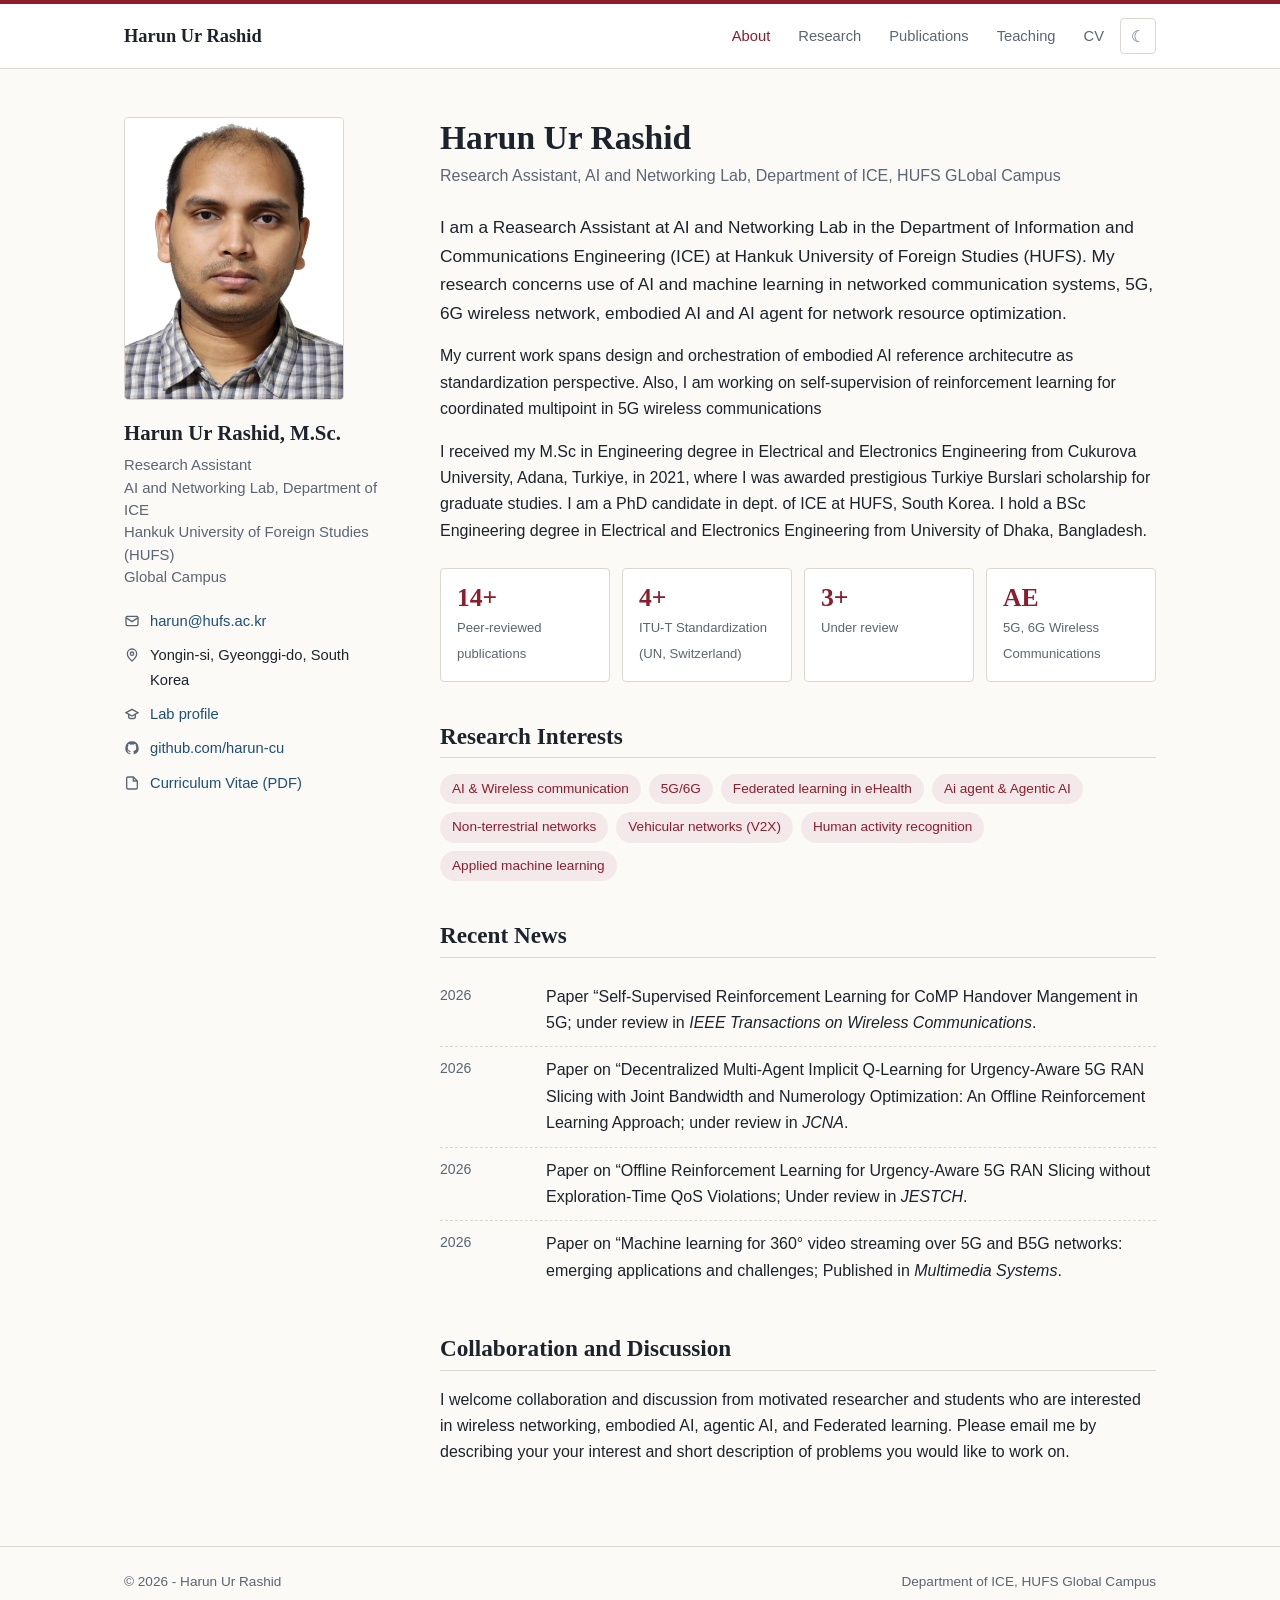
==== commit bc1f2d44: "Update index.html" ====
--- a/index.html
+++ b/index.html
@@ -9,7 +9,7 @@
   <meta property="og:title" content="Harun Ur Rashid">
   <meta property="og:description" content="Harun Ur Rashid, Research Assistant, Information and Communications Engineering at HUFS Global Campus. Research in edge AI, Machine learning in 5G, 6G wireless networks.">
   <meta property="og:type" content="website">
-  <meta property="og:image" content="assets/img/profile.jpg">
+  <meta property="og:image" content="assets/img/profile.jpeg">
   <link rel="icon" href="assets/img/favicon.svg" type="image/svg+xml">
   <link rel="preconnect" href="https://fonts.googleapis.com">
   <link rel="preconnect" href="https://fonts.gstatic.com" crossorigin>
@@ -35,7 +35,7 @@
     <div class="container">
       <div class="layout">
       <aside class="profile">
-        <img src="assets/img/profile.jpg" alt="Portrait of Harun Ur Rashid" width="220" height="283">
+        <img src="assets/img/profile.jpeg" alt="Portrait of Harun Ur Rashid" width="220" height="283">
         <div class="name">Harun Ur Rashid, M.Sc.</div>
         <div class="role">Research Assistant<br>AI and Networking Lab, Department of ICE<br>Hankuk University of Foreign Studies (HUFS)<br>Global Campus</div>
         <ul>
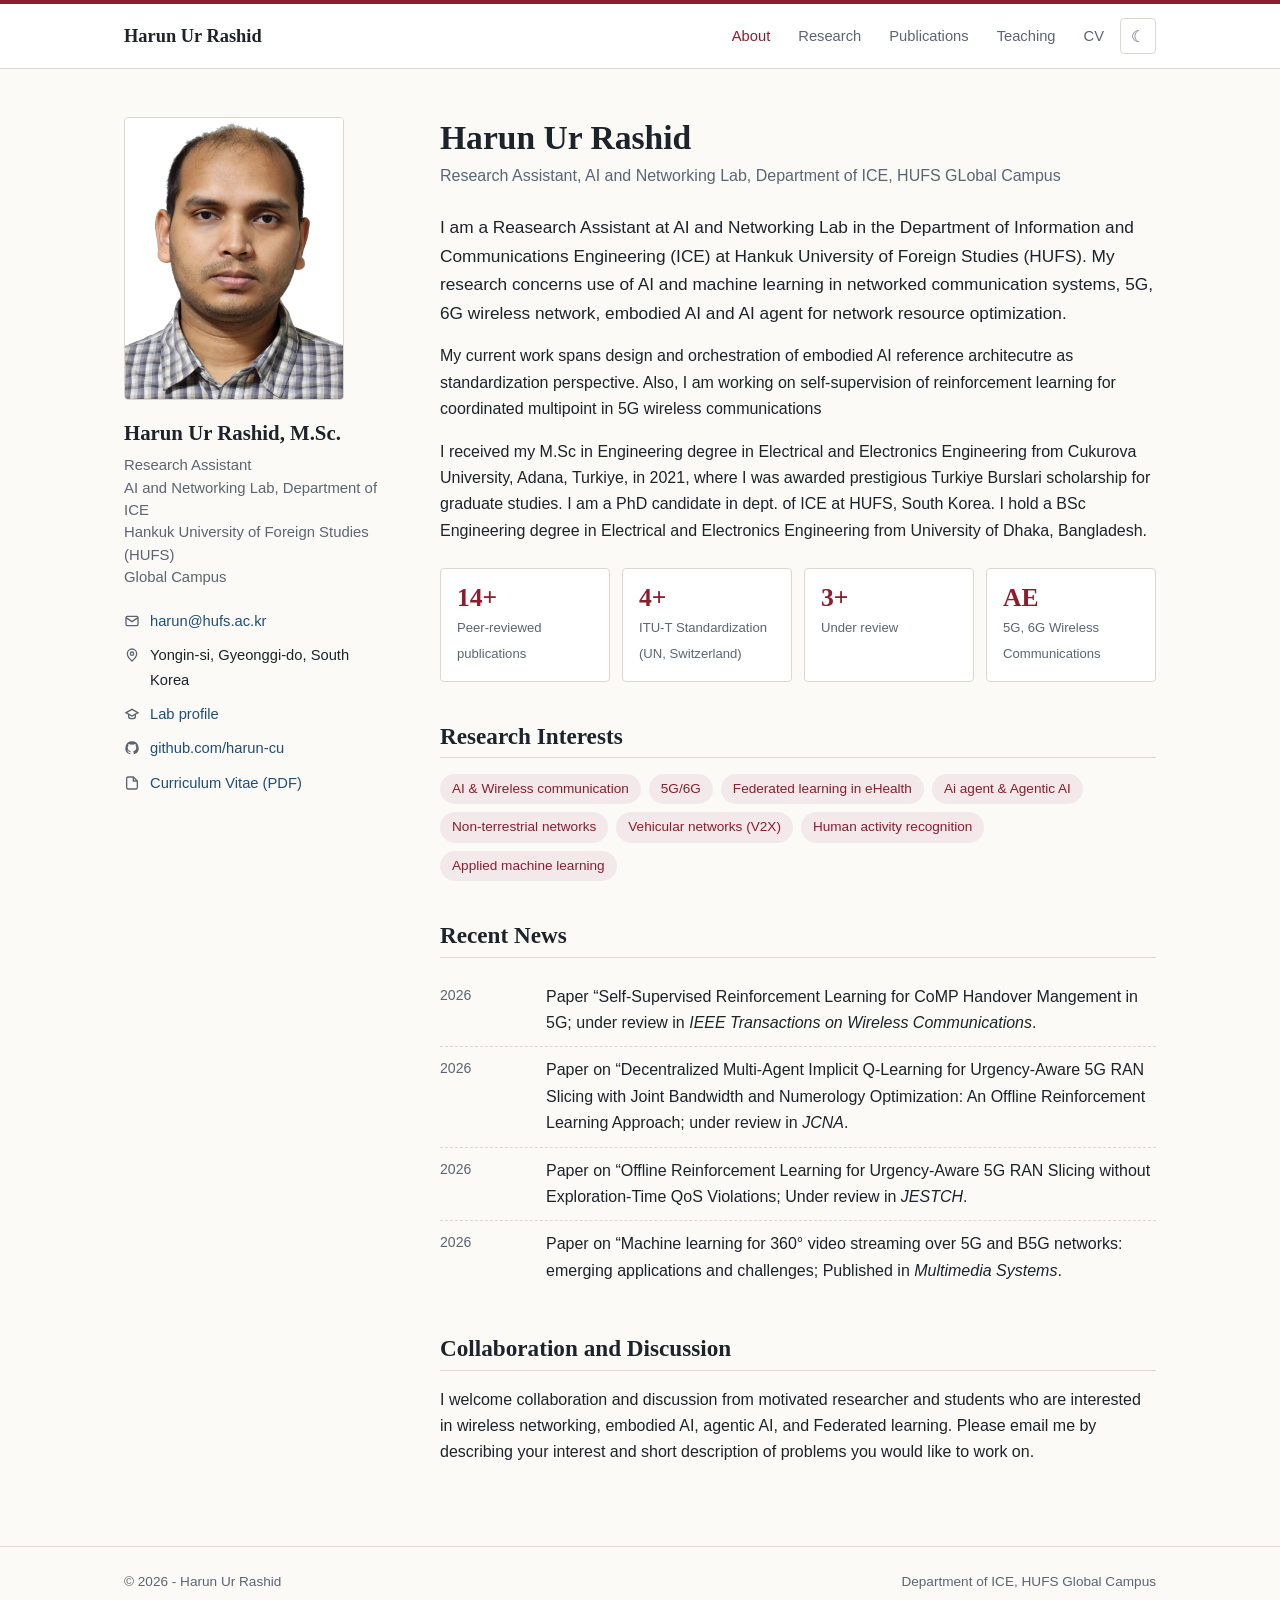
==== commit c6a1b936: "Update index.html" ====
--- a/index.html
+++ b/index.html
@@ -86,7 +86,7 @@
           </ul>
 
           <h2>Collaboration and Discussion</h2>
-          <p>I welcome collaboration and discussion from motivated researcher and students who are interested in wireless networking, embodied AI, agentic AI, and Federated learning. Please email me by describing your your interest and short description of problems you would like to work on.</p>
+          <p>I welcome collaboration and discussion from motivated researcher and students who are interested in wireless networking, embodied AI, agentic AI, and Federated learning. Please email me by describing your interest and short description of problems you would like to work on.</p>
         </div>
       </div>
     </div>
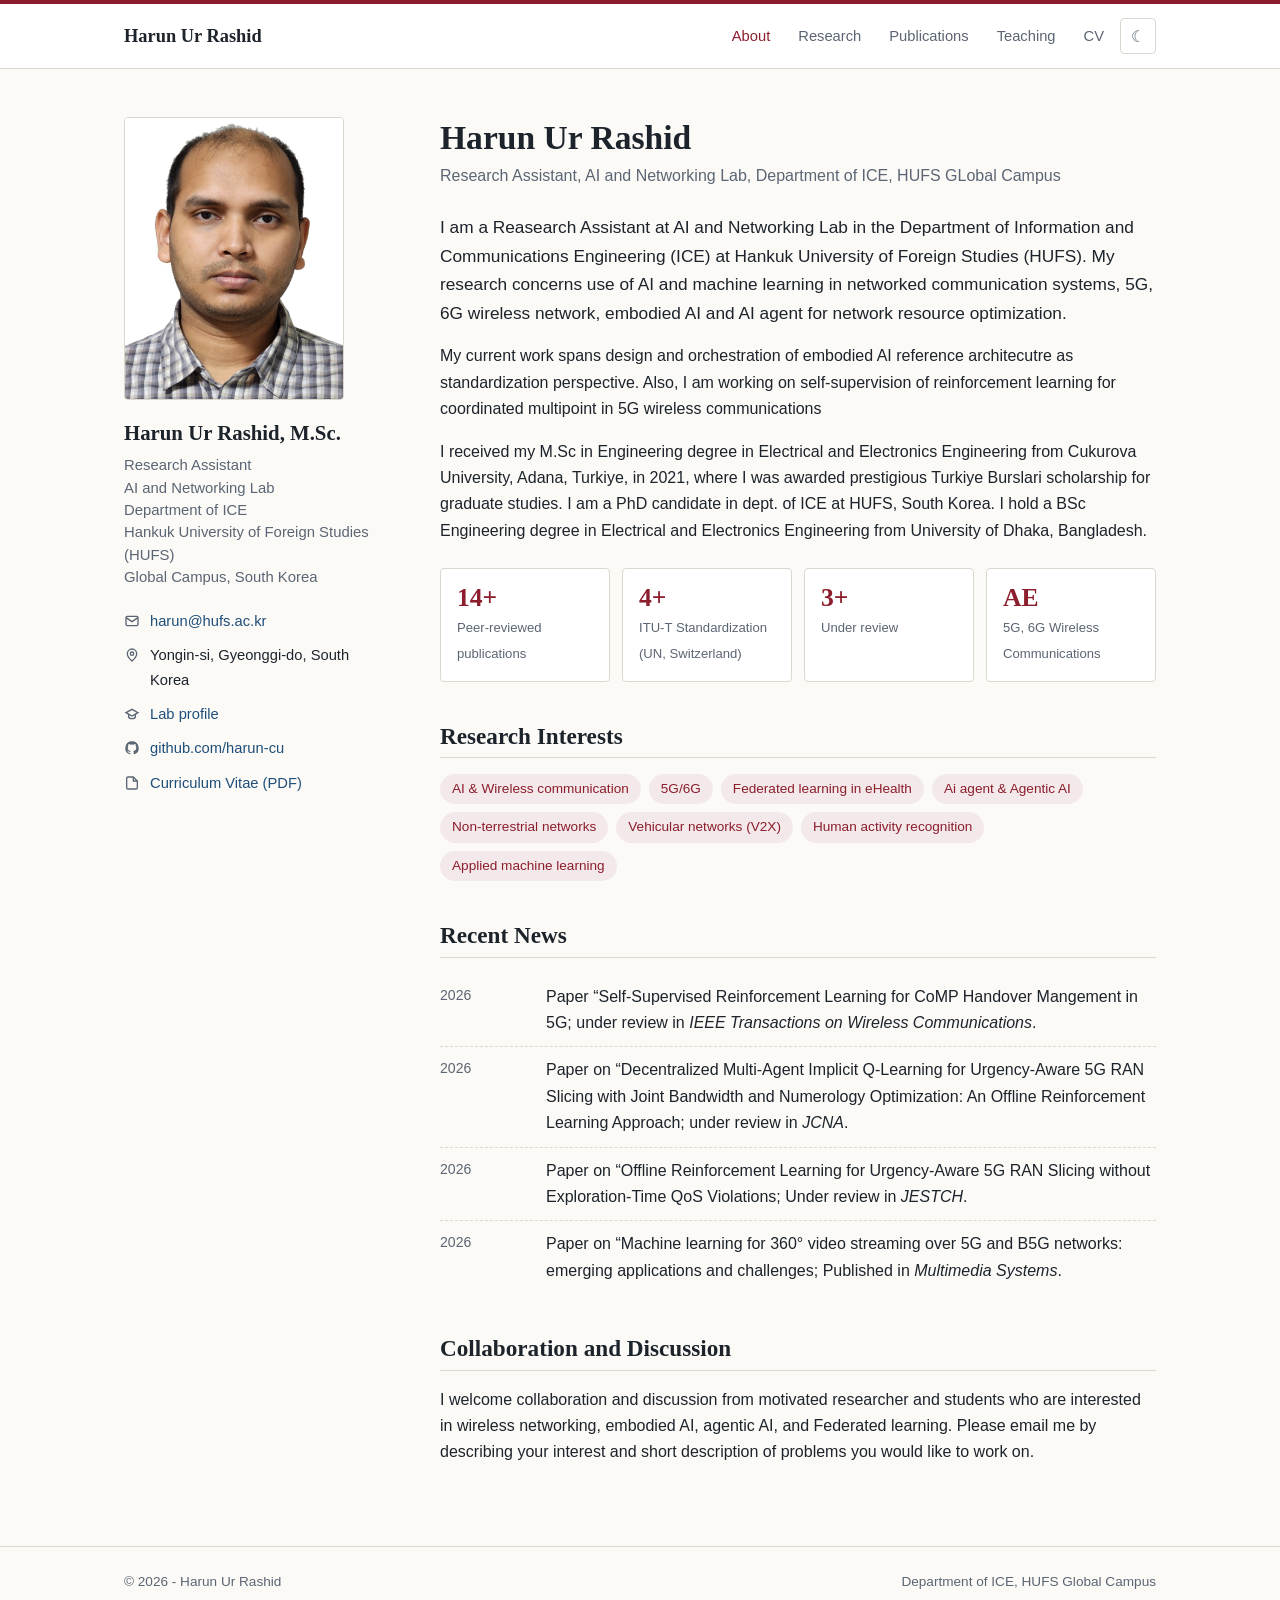
==== commit 9a74e2cd: "Update index.html" ====
--- a/index.html
+++ b/index.html
@@ -37,7 +37,7 @@
       <aside class="profile">
         <img src="assets/img/profile.jpeg" alt="Portrait of Harun Ur Rashid" width="220" height="283">
         <div class="name">Harun Ur Rashid, M.Sc.</div>
-        <div class="role">Research Assistant<br>AI and Networking Lab, Department of ICE<br>Hankuk University of Foreign Studies (HUFS)<br>Global Campus</div>
+        <div class="role">Research Assistant<br>AI and Networking Lab<br>Department of ICE<br>Hankuk University of Foreign Studies (HUFS)<br>Global Campus, South Korea</div>
         <ul>
           <li><svg width="16" height="16" viewBox="0 0 24 24" fill="none" stroke="currentColor" stroke-width="2"><rect x="3" y="5" width="18" height="14" rx="2"/><path d="m3 7 9 6 9-6"/></svg><a href="mailto:haurn@hufs.ac.kr">harun@hufs.ac.kr</a></li>
           <li><svg width="16" height="16" viewBox="0 0 24 24" fill="none" stroke="currentColor" stroke-width="2"><path d="M12 21s-7-6.2-7-11a7 7 0 1 1 14 0c0 4.8-7 11-7 11z"/><circle cx="12" cy="10" r="2.5"/></svg><span>Yongin-si, Gyeonggi-do, South Korea</span></li>
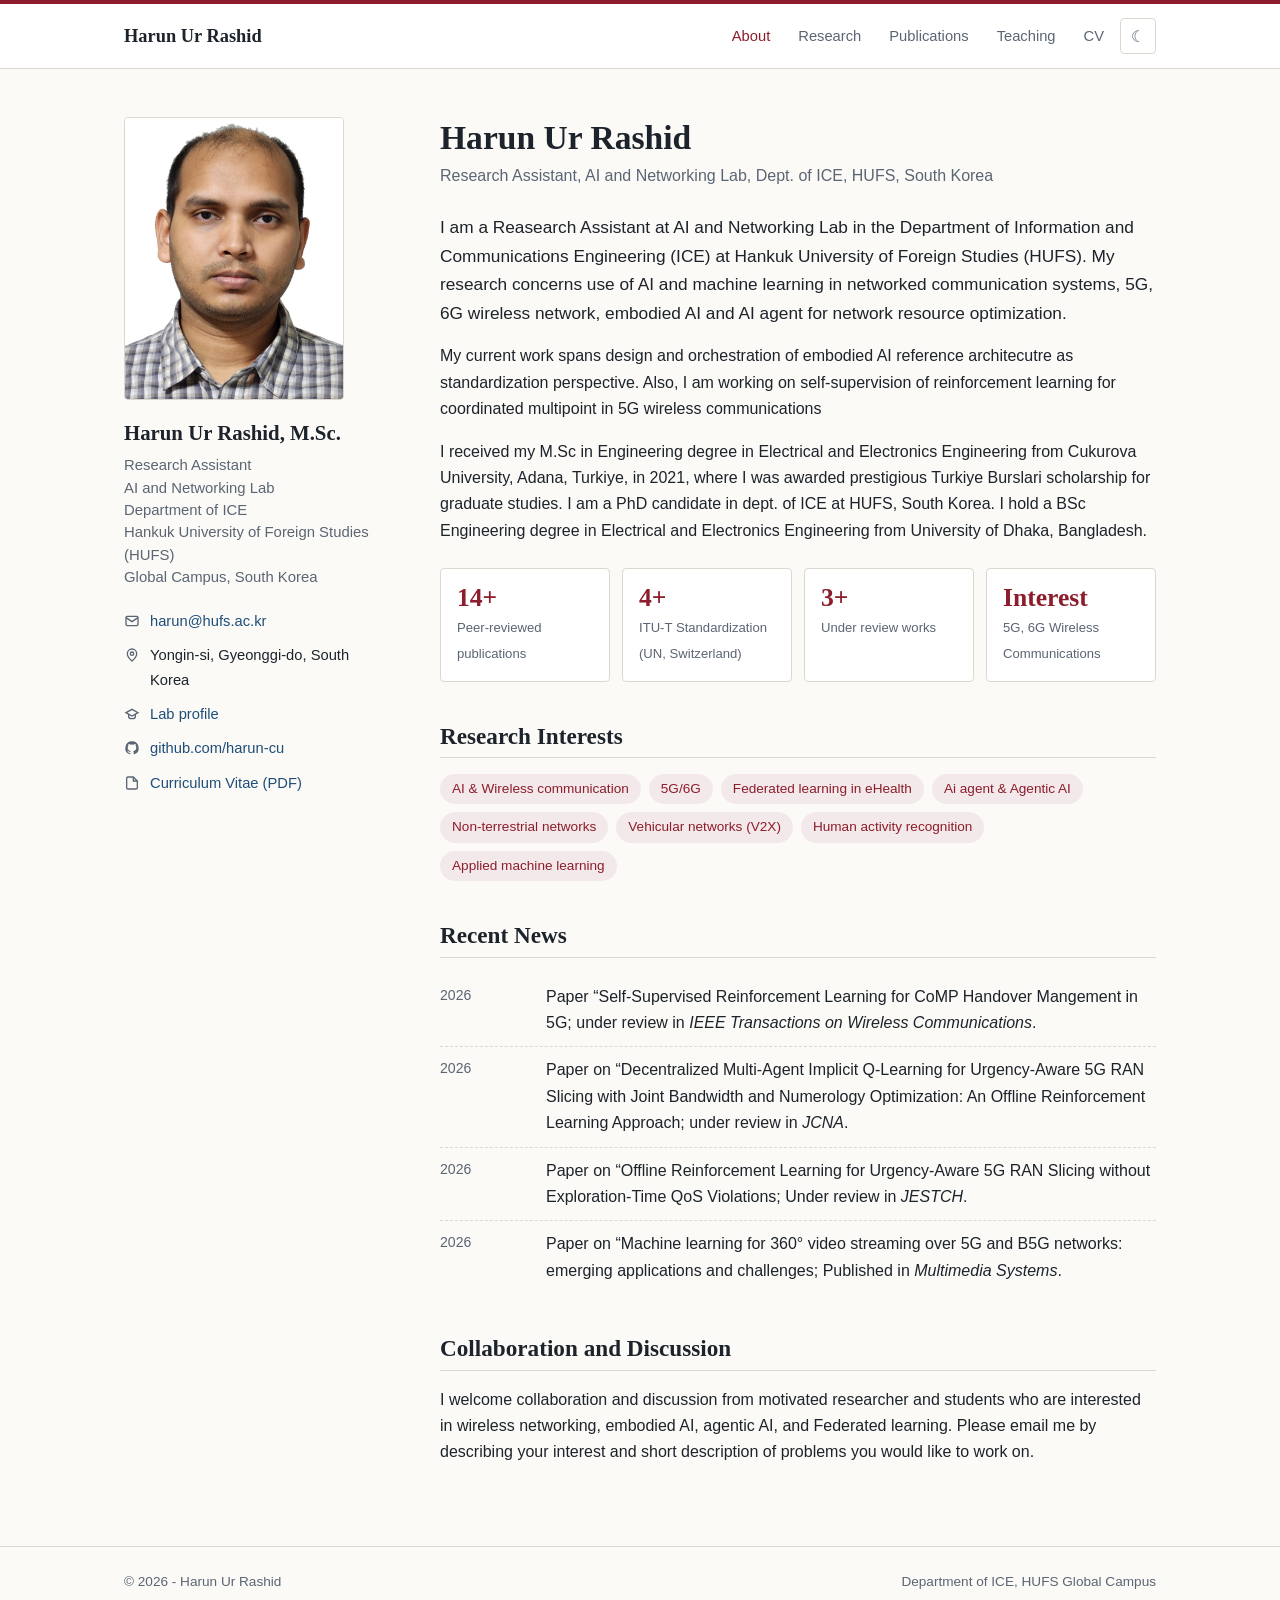
==== commit d2f4e3a8: "Update index.html" ====
--- a/index.html
+++ b/index.html
@@ -52,7 +52,7 @@
       </aside>
         <div>
           <h1>Harun Ur Rashid</h1>
-          <p class="muted" style="margin-bottom:1.5rem">Research Assistant, AI and Networking Lab, Department of ICE, HUFS GLobal Campus</p>
+          <p class="muted" style="margin-bottom:1.5rem">Research Assistant, AI and Networking Lab, Dept. of ICE, HUFS, South Korea</p>
 
           <p class="lead">I am a Reasearch Assistant at AI and Networking Lab in the Department of Information and Communications Engineering (ICE) at Hankuk University of Foreign Studies (HUFS). My research concerns use of AI and machine learning in networked communication systems, 5G, 6G wireless network, embodied AI and AI agent for network resource optimization.</p>
           <p>My current work spans design and orchestration of embodied AI reference architecutre as standardization perspective. Also, I am working on self-supervision of reinforcement learning for coordinated multipoint in 5G wireless communications</p>
@@ -61,8 +61,8 @@
           <div class="stats">
             <div class="stat"><b>14+</b><span>Peer-reviewed publications</span></div>
             <div class="stat"><b>4+</b><span>ITU-T Standardization (UN, Switzerland)</span></div>
-            <div class="stat"><b>3+</b><span>Under review</span></div>
-            <div class="stat"><b>AE</b><span>5G, 6G Wireless Communications</span></div>
+            <div class="stat"><b>3+</b><span>Under review works</span></div>
+            <div class="stat"><b>Interest</b><span>5G, 6G Wireless Communications</span></div>
           </div>
 
           <h2>Research Interests</h2>
